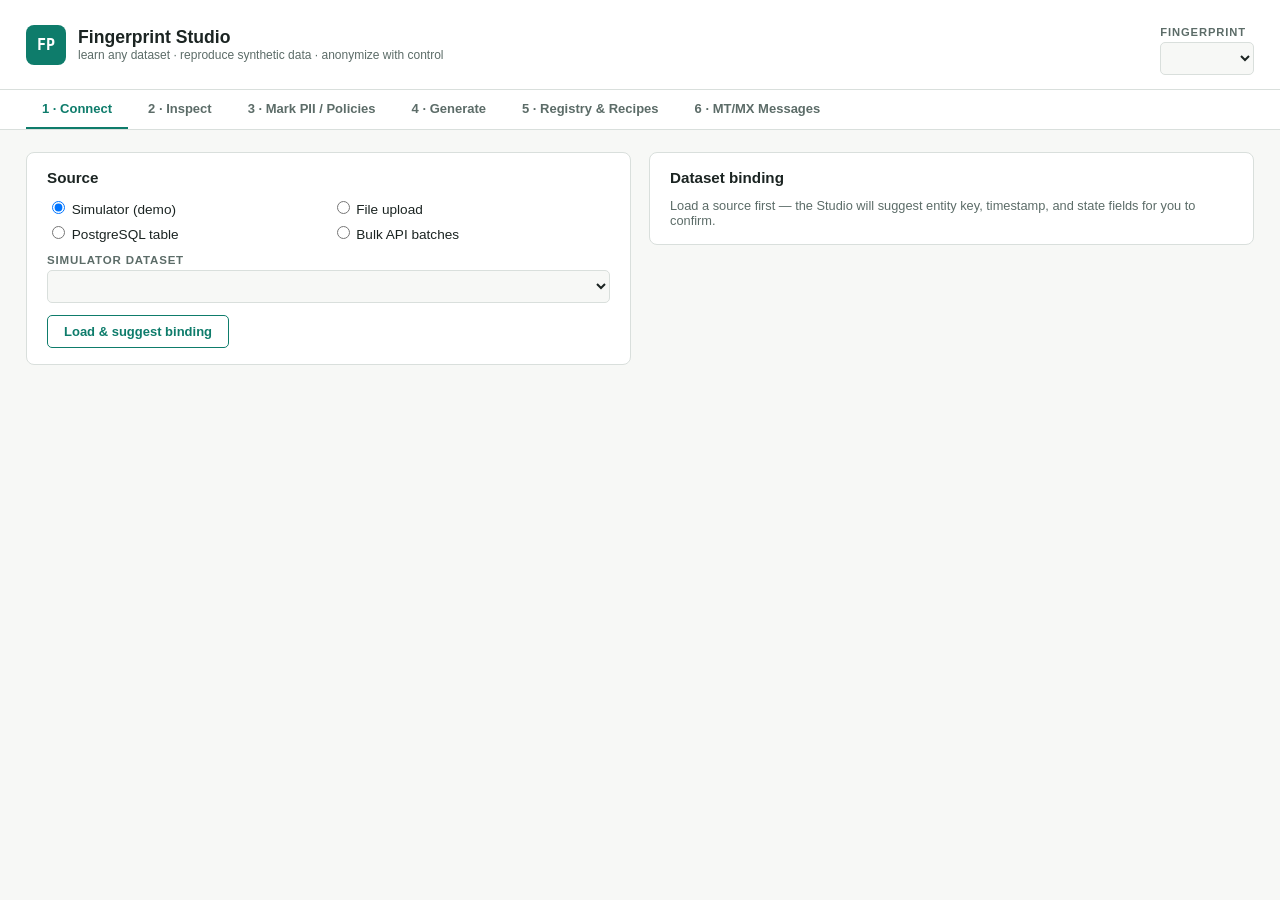
==== studio/index.html @ f368b677 "Initial commit: Fingerprints project Co-Authored-By: Claude Fable 5 <noreply@anthropic.com>" ====
<!doctype html>
<html lang="en">
<head>
<meta charset="utf-8">
<meta name="viewport" content="width=device-width, initial-scale=1">
<title>Fingerprint Studio</title>
<link rel="stylesheet" href="style.css">
</head>
<body>
<header>
  <div class="brand">
    <span class="logo">FP</span>
    <div>
      <h1>Fingerprint Studio</h1>
      <p>learn any dataset &middot; reproduce synthetic data &middot; anonymize with control</p>
    </div>
  </div>
  <div class="fp-picker">
    <label for="fpSelect">Fingerprint</label>
    <select id="fpSelect"></select>
  </div>
</header>

<nav id="tabs">
  <button data-tab="connect" class="active">1 &middot; Connect</button>
  <button data-tab="inspect">2 &middot; Inspect</button>
  <button data-tab="policies">3 &middot; Mark PII / Policies</button>
  <button data-tab="generate">4 &middot; Generate</button>
  <button data-tab="registry">5 &middot; Registry &amp; Recipes</button>
  <button data-tab="messages">6 &middot; MT/MX Messages</button>
</nav>

<main>

<!-- ============================== CONNECT ============================== -->
<section id="tab-connect" class="tab active">
  <div class="cols">
    <div class="card">
      <h2>Source</h2>
      <div class="srcpick">
        <label><input type="radio" name="stype" value="simulator" checked> Simulator (demo)</label>
        <label><input type="radio" name="stype" value="file"> File upload</label>
        <label><input type="radio" name="stype" value="postgres"> PostgreSQL table</label>
        <label><input type="radio" name="stype" value="batches"> Bulk API batches</label>
      </div>

      <div id="src-simulator" class="srcform">
        <label>Simulator dataset</label>
        <select id="simName"></select>
      </div>

      <div id="src-file" class="srcform hidden">
        <label>Upload CSV / NDJSON / MX (.xml) / MT (.mt .fin .txt)</label>
        <input type="file" id="fileInput" accept=".csv,.ndjson,.json,.xml,.mt,.fin,.txt">
        <div class="hint">MX = ISO 20022 pacs.008 XML; MT = SWIFT MT103 tag blocks. Messages are parsed field-by-field, and synthetic output renders back to the same wire format.</div>
        <div id="fileStatus" class="hint"></div>
        <label>Or pick an existing upload</label>
        <select id="uploadSelect"></select>
      </div>

      <div id="src-postgres" class="srcform hidden">
        <label>Connection (read-only DSN)</label>
        <input type="text" id="pgDsn" placeholder="postgresql://user:pass@host:5432/db">
        <button id="btnListTables" class="btn">List tables</button>
        <label>Table</label>
        <select id="pgTable" class="hidden"></select>
        <input type="text" id="pgTableText" placeholder="payment_events (or click List tables)">
        <div id="tableInfo" class="hint"></div>
        <label id="childOptWrap" class="hidden" style="text-transform:none; letter-spacing:0; font-weight:500">
          <input type="checkbox" id="includeChildren"> learn parent + child tables (FK-consistent synthesis)
        </label>
      </div>

      <div id="src-batches" class="srcform hidden">
        <label>Batch source</label>
        <select id="batchSelect"></select>
        <div class="hint">Push data from any pipeline:</div>
        <pre id="curlExample">curl -X POST http://127.0.0.1:8600/api/v1/sources/my-source/batches \
  -H "Idempotency-Key: batch-001" \
  --data-binary @events.ndjson</pre>
      </div>

      <button id="btnResolve" class="btn">Load &amp; suggest binding</button>
    </div>

    <div class="card">
      <h2>Dataset binding</h2>
      <div id="bindingArea" class="hint">Load a source first — the Studio will suggest entity key, timestamp, and state fields for you to confirm.</div>
      <div id="bindingForm" class="hidden">
        <label>Entity key (groups events into a journey)</label>
        <select id="bindEntity"></select>
        <label>Timestamp field</label>
        <select id="bindTs"></select>
        <label>State fields (behavioral state = their combination)</label>
        <div id="bindStates" class="checkgrid"></div>
        <label>Fingerprint name</label>
        <input type="text" id="fpName" placeholder="payments">
        <button id="btnLearn" class="btn primary">Learn fingerprint</button>
      </div>
    </div>
  </div>
  <div class="card" id="sampleCard" style="display:none">
    <h2>Source sample</h2>
    <div class="scroll" id="sampleTable"></div>
  </div>
</section>

<!-- ============================== INSPECT ============================== -->
<section id="tab-inspect" class="tab">
  <div id="inspectEmpty" class="hint big">No fingerprint loaded — learn one on the Connect tab or pick one from the header.</div>
  <div id="inspectBody" class="hidden">
    <div class="statrow" id="statRow"></div>
    <div class="card">
      <h2>Execution-path fingerprints</h2>
      <div id="pathList"></div>
    </div>
    <div class="card">
      <h2>What it learned per field</h2>
      <div class="scroll" id="fieldTable"></div>
    </div>
  </div>
</section>

<!-- ============================== POLICIES ============================= -->
<section id="tab-policies" class="tab">
  <div id="polEmpty" class="hint big">No fingerprint loaded.</div>
  <div id="polBody" class="hidden">
    <div class="cols">
      <div class="card grow">
        <h2>Per-field anonymization policies</h2>
        <p class="hint">PII scan suggestions are pre-applied — adjust any field. Policies are irreversible by design (Phase 1).</p>
        <div class="scroll" id="policyTable"></div>
        <button id="btnSavePolicies" class="btn primary">Save policies</button>
        <button id="btnPreviewPolicies" class="btn">Preview before &rarr; after</button>
        <span id="polStatus" class="hint"></span>
      </div>
      <div class="card" style="max-width:420px">
        <h2>Live preview</h2>
        <div id="policyPreview" class="hint">Click "Preview" to see real sampled values transformed by the current policies.</div>
      </div>
    </div>
  </div>
</section>

<!-- ============================== GENERATE ============================= -->
<section id="tab-generate" class="tab">
  <div id="genEmpty" class="hint big">No fingerprint loaded.</div>
  <div id="genBody" class="hidden">
    <div class="cols">
      <div class="card" style="max-width:360px">
        <h2>Generation</h2>
        <label>Mode</label>
        <select id="genMode">
          <option value="synthesize">Synthesize — entirely new journeys</option>
          <option value="anonymize">Anonymize — real rows through policies</option>
        </select>
        <label>Volume — journeys</label>
        <input type="number" id="genJourneys" value="1000" min="1">
        <label>&hellip;or scale vs source (overrides journeys)</label>
        <input type="text" id="genScale" placeholder="e.g. 0.1, 1, 10">
        <label>Seed</label>
        <input type="number" id="genSeed" value="42">
        <label>Correlation backend</label>
        <select id="genBackend">
          <option value="correlated">Correlated &mdash; preserves cross-field dependencies</option>
          <option value="independent">Independent &mdash; per-field marginals only</option>
          <option value="sdv">SDV GaussianCopula &mdash; requires sdv package</option>
        </select>
        <div class="btnrow">
          <button id="btnPreviewGen" class="btn">Preview sample</button>
          <button id="btnGenerate" class="btn primary">Generate full set</button>
        </div>
        <div id="genStatus" class="hint"></div>
        <hr>
        <label>Save as recipe (repeatable run)</label>
        <input type="text" id="recipeName" placeholder="payments-synth-10x">
        <button id="btnSaveRecipe" class="btn">Save recipe</button>
        <span id="recipeStatus" class="hint"></span>
      </div>
      <div class="card grow">
        <h2>Outcome</h2>
        <div id="genMetrics" class="statrow"></div>
        <div id="genDownload"></div>
        <div class="scroll" id="genPreview"><div class="hint">Preview or generate to see sample outcomes here.</div></div>
      </div>
    </div>
  </div>
</section>

<!-- ============================== REGISTRY ============================= -->
<section id="tab-registry" class="tab">
  <div class="cols">
    <div class="card grow">
      <h2>Fingerprint registry</h2>
      <div class="scroll" id="registryTable"></div>
      <h2 style="margin-top:18px">Version diff (deployment fingerprint)</h2>
      <div class="btnrow">
        <select id="diffName"></select>
        <select id="diffA"></select>
        <span class="hint">vs</span>
        <select id="diffB"></select>
        <button id="btnDiff" class="btn">Diff</button>
      </div>
      <pre id="diffOut" class="hidden"></pre>
    </div>
    <div class="card grow">
      <h2>Recipes</h2>
      <div id="recipeList" class="hint">No recipes saved yet.</div>
    </div>
  </div>
</section>

<!-- ============================== MESSAGES ============================= -->
<section id="tab-messages" class="tab">
  <div class="cols">
    <div class="card" style="max-width:400px">
      <h2>MT / MX message generator</h2>
      <label>Standard</label>
      <select id="msgFormat">
        <optgroup label="Customer credit transfer &mdash; MT103 &harr; pacs.008">
          <option value="mt103-messages">MT103</option>
          <option value="mx-pacs008-messages">pacs.008</option>
        </optgroup>
        <optgroup label="FI transfer &mdash; MT202 &harr; pacs.009">
          <option value="mt202-messages">MT202</option>
          <option value="mx-pacs009-messages">pacs.009</option>
        </optgroup>
        <optgroup label="Cover payment &mdash; MT202 COV &harr; pacs.009 COV">
          <option value="mt202cov-messages">MT202 COV</option>
          <option value="mx-pacs009cov-messages">pacs.009 COV (underlying customer data)</option>
        </optgroup>
        <optgroup label="Statement &mdash; MT940 &harr; camt.053">
          <option value="mt940-messages">MT940</option>
          <option value="mx-camt053-messages">camt.053</option>
        </optgroup>
        <optgroup label="Interim report &mdash; MT942 &harr; camt.052">
          <option value="mt942-messages">MT942</option>
          <option value="mx-camt052-messages">camt.052</option>
        </optgroup>
        <optgroup label="Debit/credit confirmation &mdash; MT900/910 &harr; camt.054">
          <option value="mt900-messages">MT900 (debit)</option>
          <option value="mt910-messages">MT910 (credit)</option>
          <option value="mx-camt054-messages">camt.054</option>
        </optgroup>
        <optgroup label="Payment initiation &mdash; MT101 &harr; pain.001">
          <option value="mt101-messages">MT101</option>
          <option value="mx-pain001-messages">pain.001</option>
        </optgroup>
        <optgroup label="Free format &mdash; MT199 &harr; camt.998">
          <option value="mt199-messages">MT199</option>
          <option value="mx-camt998-messages">camt.998</option>
        </optgroup>
      </select>
      <div class="hint">Every standard MT&harr;MX equivalence pair is built in. Any other type (camt.056, pacs.004, MT192, &hellip;): upload a sample file below &mdash; the adapters are format-generic and learn from the messages themselves.</div>
      <label>Learn from</label>
      <select id="msgSource">
        <option value="standard">Built-in standard template (no upload needed)</option>
        <option value="upload">My uploaded message file</option>
      </select>
      <div id="msgUploadWrap" class="hidden">
        <label>Message file (.xml / .mt / .fin / .txt)</label>
        <input type="file" id="msgFile" accept=".xml,.mt,.fin,.txt">
        <div id="msgFileStatus" class="hint"></div>
      </div>
      <label>Volume &mdash; number of messages</label>
      <input type="number" id="msgCount" value="500" min="1">
      <label>Seed</label>
      <input type="number" id="msgSeed" value="42">
      <div class="btnrow">
        <button id="btnMsgLearn" class="btn">Learn</button>
        <button id="btnMsgPreview" class="btn">Preview</button>
        <button id="btnMsgGenerate" class="btn primary">Generate file</button>
      </div>
      <div id="msgStatus" class="hint"></div>
      <div id="msgDownloads"></div>
      <p class="hint">PII policies from the scan apply automatically (accounts masked or pseudonymized, names replaced). Fine-tune them on tab 3 &mdash; the learned message fingerprint appears there like any other.</p>
    </div>
    <div class="card grow">
      <h2>Message preview &mdash; wire format</h2>
      <pre id="msgPreview" style="min-height:340px">Learn a message fingerprint, then Preview: synthetic messages render here exactly as they would go on the wire.</pre>
    </div>
  </div>
</section>

</main>
<script src="app.js"></script>
</body>
</html>
---- studio/style.css ----
:root {
  --paper: #F7F8F6; --ink: #1B2422; --muted: #5C6C68;
  --accent: #0E7C6B; --accent-soft: #0E7C6B1A;
  --warn: #B2620E; --warn-soft: #B2620E14;
  --danger: #A63A2E; --danger-soft: #A63A2E14;
  --line: #D9DFDC; --card: #FFFFFF; --code-bg: #EEF2F0;
}
* { box-sizing: border-box; }
body {
  margin: 0; background: var(--paper); color: var(--ink);
  font-family: "Segoe UI", -apple-system, Arial, sans-serif; font-size: 14.5px;
}
code, pre, select, input, .mono, td, th { font-variant-numeric: tabular-nums; }
pre {
  background: var(--code-bg); border: 1px solid var(--line); border-radius: 6px;
  padding: 10px 12px; font: 12px "Cascadia Mono", Consolas, monospace;
  overflow-x: auto; white-space: pre-wrap; word-break: break-all;
}
header {
  display: flex; justify-content: space-between; align-items: center; gap: 16px;
  padding: 14px 26px; background: var(--card); border-bottom: 1px solid var(--line);
}
.brand { display: flex; align-items: center; gap: 12px; }
.logo {
  display: grid; place-items: center; width: 40px; height: 40px; border-radius: 8px;
  background: var(--accent); color: #fff; font: 700 15px "Cascadia Mono", Consolas, monospace;
}
.brand h1 { font-size: 1.1rem; margin: 0; }
.brand p { margin: 0; font-size: 0.75rem; color: var(--muted); }
.fp-picker label { font-size: 0.7rem; text-transform: uppercase; letter-spacing: .08em; color: var(--muted); margin-right: 8px; }
nav {
  display: flex; gap: 4px; padding: 0 26px; background: var(--card);
  border-bottom: 1px solid var(--line);
}
nav button {
  border: none; background: none; padding: 11px 16px; cursor: pointer;
  font: 600 13px "Segoe UI", sans-serif; color: var(--muted);
  border-bottom: 2.5px solid transparent;
}
nav button.active { color: var(--accent); border-bottom-color: var(--accent); }
main { padding: 22px 26px 60px; max-width: 1280px; margin: 0 auto; }
.tab { display: none; }
.tab.active { display: block; }
.cols { display: flex; gap: 18px; flex-wrap: wrap; align-items: flex-start; }
.card {
  background: var(--card); border: 1px solid var(--line); border-radius: 8px;
  padding: 16px 20px; margin-bottom: 18px; flex: 1 1 380px; min-width: 320px;
}
.card.grow { flex: 2 1 480px; }
.card h2 { font-size: 0.95rem; margin: 0 0 12px; }
label { display: block; font-size: 0.72rem; text-transform: uppercase; letter-spacing: .07em; color: var(--muted); font-weight: 600; margin: 12px 0 4px; }
input[type=text], input[type=number], select {
  width: 100%; padding: 7px 10px; border: 1px solid var(--line); border-radius: 5px;
  background: var(--paper); color: var(--ink);
  font: 13px "Cascadia Mono", Consolas, monospace;
}
input[type=file] { font-size: 12.5px; }
.btn {
  margin-top: 12px; padding: 8px 16px; border-radius: 5px; cursor: pointer;
  border: 1px solid var(--accent); background: none; color: var(--accent);
  font: 600 13px "Segoe UI", sans-serif;
}
.btn.primary { background: var(--accent); color: #fff; }
.btn:disabled { opacity: 0.5; cursor: wait; }
.btnrow { display: flex; gap: 8px; align-items: center; flex-wrap: wrap; }
.hint { font-size: 0.8rem; color: var(--muted); margin-top: 8px; }
.hint.big { font-size: 0.95rem; padding: 30px 0; }
.hidden { display: none !important; }
.srcpick { display: grid; grid-template-columns: 1fr 1fr; gap: 6px; font-size: 0.85rem; }
.srcpick label { text-transform: none; letter-spacing: 0; font-weight: 500; font-size: 0.85rem; margin: 0; color: var(--ink); }
.checkgrid { display: flex; flex-wrap: wrap; gap: 6px 14px; font-size: 0.85rem; }
.checkgrid label { text-transform: none; letter-spacing: 0; margin: 0; font-weight: 500; color: var(--ink); display: flex; align-items: center; gap: 4px; }
.scroll { overflow-x: auto; }
table { border-collapse: collapse; width: 100%; font-size: 0.8rem; }
th { text-align: left; font-size: 0.66rem; text-transform: uppercase; letter-spacing: .07em; color: var(--muted); padding: 6px 12px 6px 0; border-bottom: 2px solid var(--line); white-space: nowrap; }
td { padding: 7px 12px 7px 0; border-bottom: 1px solid var(--line); white-space: nowrap; vertical-align: middle; }
td.mono, .mono { font-family: "Cascadia Mono", Consolas, monospace; font-size: 0.76rem; }
.badge {
  display: inline-block; font: 600 10.5px "Cascadia Mono", Consolas, monospace;
  padding: 1px 8px; border-radius: 10px; border: 1px solid var(--line); color: var(--muted);
}
.badge.pii { border-color: var(--danger); color: var(--danger); background: var(--danger-soft); }
.badge.acc { border-color: var(--accent); color: var(--accent); background: var(--accent-soft); }
.badge.warn { border-color: var(--warn); color: var(--warn); background: var(--warn-soft); }
.statrow { display: flex; gap: 10px; flex-wrap: wrap; margin-bottom: 16px; }
.stat { background: var(--card); border: 1px solid var(--line); border-radius: 7px; padding: 10px 16px; }
.stat b { display: block; font: 700 17px "Cascadia Mono", Consolas, monospace; color: var(--accent); }
.stat.warn b { color: var(--warn); }
.stat.bad b { color: var(--danger); }
.stat span { font-size: 0.66rem; text-transform: uppercase; letter-spacing: .07em; color: var(--muted); }
.pathrow { display: flex; align-items: center; gap: 12px; padding: 7px 0; border-bottom: 1px solid var(--line); }
.pathrow:last-child { border-bottom: none; }
.pathfreq { flex: 0 0 64px; text-align: right; font: 700 13px "Cascadia Mono", Consolas, monospace; }
.pathfreq.ok { color: var(--accent); } .pathfreq.warn { color: var(--warn); }
.pathbar { flex: 0 0 90px; height: 7px; border-radius: 4px; background: var(--code-bg); overflow: hidden; }
.pathbar i { display: block; height: 100%; background: var(--accent); }
.pathbar.warn i { background: var(--warn); }
.pathnodes { overflow-x: auto; white-space: nowrap; font: 11.5px "Cascadia Mono", Consolas, monospace; color: var(--ink); }
.pathnodes .sep { color: var(--muted); padding: 0 4px; }
.prevpair { font: 12px "Cascadia Mono", Consolas, monospace; padding: 6px 0; border-bottom: 1px solid var(--line); word-break: break-all; }
.prevpair .after { color: var(--accent); }
.prevpair .field { font-weight: 700; color: var(--muted); font-size: 10.5px; text-transform: uppercase; }
select.polsel, input.polparam { width: auto; min-width: 110px; padding: 4px 8px; font-size: 12px; }
input.polparam { width: 70px; }
a.dl { color: var(--accent); font-weight: 600; }
hr { border: none; border-top: 1px solid var(--line); margin: 16px 0 4px; }
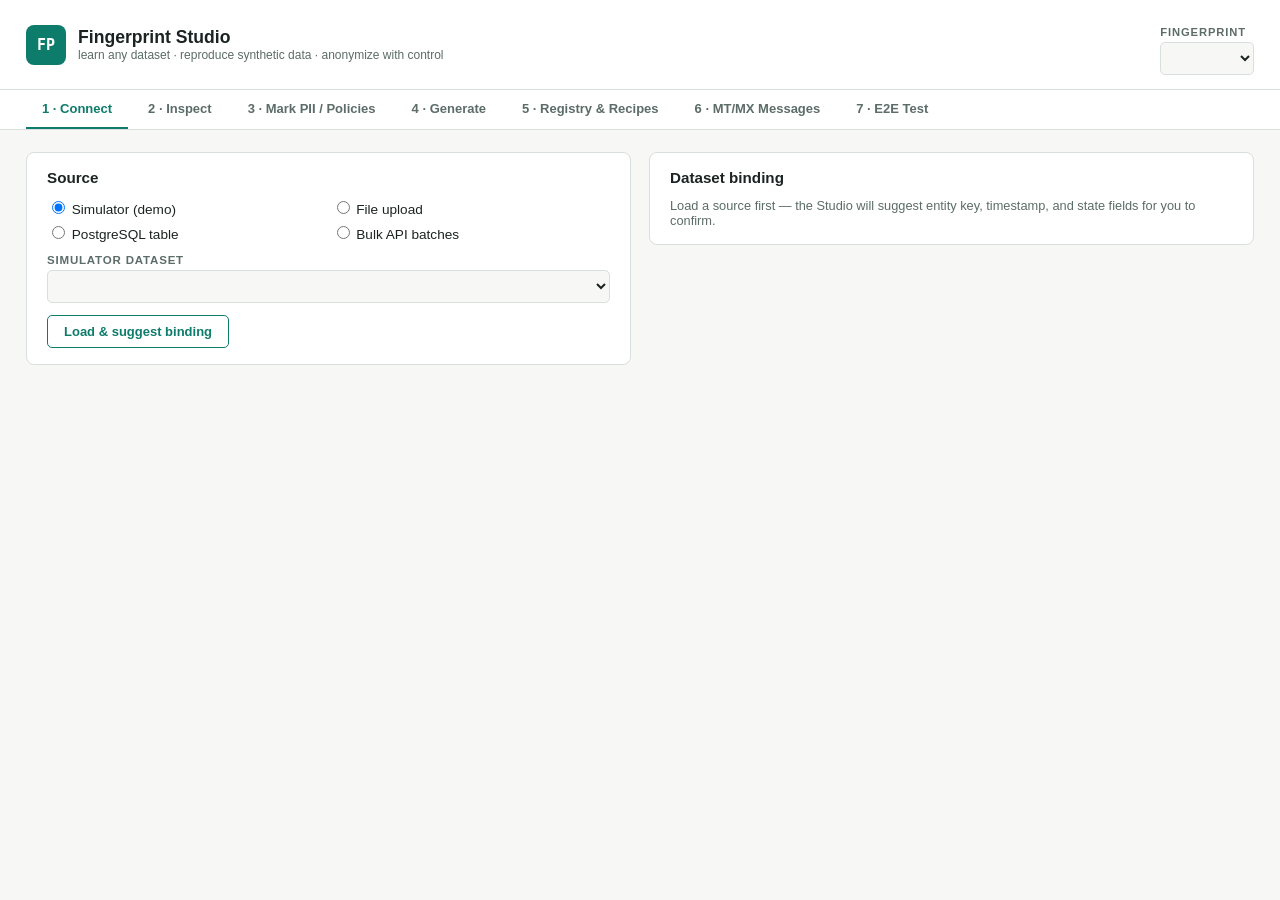
==== commit 34f1afb8: "Add E2E Test tab: N-system payment flow simulator with field-level lineage New "E2E Test" tab drives" ====
--- a/studio/index.html
+++ b/studio/index.html
@@ -28,6 +28,7 @@
   <button data-tab="generate">4 &middot; Generate</button>
   <button data-tab="registry">5 &middot; Registry &amp; Recipes</button>
   <button data-tab="messages">6 &middot; MT/MX Messages</button>
+  <button data-tab="e2e">7 &middot; E2E Test</button>
 </nav>
 
 <main>
@@ -282,6 +283,79 @@
   </div>
 </section>
 
+<!-- ================================ E2E TEST ============================ -->
+<section id="tab-e2e" class="tab">
+  <div class="cols">
+    <div class="card" style="max-width:420px">
+      <h2>Flow</h2>
+      <label>Scenario</label>
+      <select id="e2eScenario"></select>
+      <div class="hint">Every scenario runs the same four systems, forward
+      then a pacs.002 response back. Pick a direction to see how the
+      message going that way gets built and relayed.</div>
+
+      <label>Source</label>
+      <div class="srcpick">
+        <label><input type="radio" name="e2esrc" value="synthetic" checked> Complete synthetic</label>
+        <label><input type="radio" name="e2esrc" value="file"> File upload by system</label>
+        <label><input type="radio" name="e2esrc" value="database"> Connect to system database</label>
+      </div>
+
+      <div id="e2e-src-synthetic" class="srcform">
+        <label>Synthetic account (optional — overrides the auto-generated one)</label>
+        <input type="text" id="e2eAccount" placeholder="SG00OCBC0000004242">
+        <label>Amount / currency (optional)</label>
+        <div class="btnrow">
+          <input type="text" id="e2eAmount" placeholder="amount">
+          <input type="text" id="e2eCcy" placeholder="SGD" style="max-width:90px">
+        </div>
+        <label>Response verdict</label>
+        <select id="e2eVerdict">
+          <option value="ACSC">ACSC — accepted / settlement completed</option>
+          <option value="RJCT">RJCT — rejected</option>
+        </select>
+        <label>Seed</label>
+        <input type="number" id="e2eSeed" value="42">
+      </div>
+
+      <div id="e2e-src-file" class="srcform hidden">
+        <div class="hint">Upload a real message for any system below (.xml). Any
+        system left blank still derives its message from the previous hop.</div>
+        <div id="e2eFileSlots"></div>
+      </div>
+
+      <div id="e2e-src-database" class="srcform hidden">
+        <div class="hint">Pulls the origination system's payment instruction
+        (account / amount / currency) from a table; the rest of the chain is
+        still simulated.</div>
+        <label>Connection (read-only DSN)</label>
+        <input type="text" id="e2eDsn" placeholder="postgresql://user:pass@host:5432/db">
+        <label>Table</label>
+        <input type="text" id="e2eTable" placeholder="outward_payment_instructions">
+      </div>
+
+      <hr>
+      <label>Systems in this flow</label>
+      <div id="e2eChainEditor" class="hint"></div>
+      <button id="btnE2eAddSystem" class="btn">+ Add intermediary system&hellip;</button>
+
+      <button id="btnE2eRun" class="btn primary" style="display:block">Run E2E test</button>
+      <div id="e2eStatus" class="hint"></div>
+    </div>
+
+    <div class="card grow">
+      <h2>Pipeline</h2>
+      <div id="e2eFlow" class="hint">Run a test to see the message travel through each system.</div>
+    </div>
+  </div>
+
+  <div class="card" id="e2eDetailCard" style="display:none">
+    <h2 id="e2eDetailTitle">System detail</h2>
+    <div class="btnrow" id="e2eLegTabs"></div>
+    <div id="e2eDetailBody"></div>
+  </div>
+</section>
+
 </main>
 <script src="app.js"></script>
 </body>
--- a/studio/style.css
+++ b/studio/style.css
@@ -104,3 +104,44 @@
 input.polparam { width: 70px; }
 a.dl { color: var(--accent); font-weight: 600; }
 hr { border: none; border-top: 1px solid var(--line); margin: 16px 0 4px; }
+
+/* ------------------------------------------------------------- E2E test */
+.e2e-chain { display: flex; flex-wrap: wrap; align-items: center; gap: 2px; font-size: 0.8rem; }
+.e2e-chip {
+  display: inline-flex; align-items: center; gap: 6px; padding: 3px 9px;
+  border: 1px solid var(--line); border-radius: 999px; background: var(--paper);
+}
+.e2e-chip.custom { border-color: var(--accent); background: var(--accent-soft); }
+.e2e-chip button {
+  border: none; background: none; color: var(--muted); cursor: pointer;
+  font-size: 12px; line-height: 1; padding: 0;
+}
+.e2e-insert {
+  border: 1px dashed var(--line); background: none; color: var(--muted);
+  border-radius: 50%; width: 18px; height: 18px; line-height: 1; cursor: pointer;
+  font-size: 12px; padding: 0; flex: 0 0 auto;
+}
+.e2e-insert:hover { border-color: var(--accent); color: var(--accent); }
+.e2e-flow { display: flex; flex-wrap: wrap; align-items: center; gap: 4px; }
+.e2e-node {
+  border: 1.5px solid var(--line); background: var(--card); border-radius: 8px;
+  padding: 10px 14px; cursor: pointer; text-align: center; min-width: 110px;
+  font: 600 12px "Segoe UI", sans-serif;
+}
+.e2e-node .sub { display: block; font: 500 10.5px "Cascadia Mono", Consolas, monospace; color: var(--muted); margin-top: 3px; text-transform: none; }
+.e2e-node:hover { border-color: var(--accent); }
+.e2e-node.active { border-color: var(--accent); background: var(--accent-soft); color: var(--accent); }
+.e2e-arrow { color: var(--muted); font-size: 16px; flex: 0 0 auto; }
+.e2e-flowrow { display: flex; align-items: center; gap: 4px; flex-wrap: wrap; margin-bottom: 6px; }
+.e2e-flowlabel { font-size: 0.66rem; text-transform: uppercase; letter-spacing: .07em; color: var(--muted); flex: 0 0 78px; }
+.e2e-legtab {
+  padding: 6px 14px; border-radius: 5px; border: 1px solid var(--line); background: none;
+  color: var(--muted); cursor: pointer; font: 600 12.5px "Segoe UI", sans-serif;
+}
+.e2e-legtab.active { border-color: var(--accent); color: var(--accent); background: var(--accent-soft); }
+table.lineage td, table.lineage th { white-space: normal; word-break: break-word; }
+.kind { display: inline-block; font: 600 10px "Cascadia Mono", Consolas, monospace; padding: 1px 7px; border-radius: 8px; border: 1px solid var(--line); color: var(--muted); }
+.kind.mapped, .kind.added { border-color: var(--accent); color: var(--accent); background: var(--accent-soft); }
+.kind.generated, .kind.enriched { border-color: var(--accent); color: #fff; background: var(--accent); }
+.kind.regenerated, .kind.changed { border-color: var(--warn); color: var(--warn); background: var(--warn-soft); }
+.kind.missing, .kind.removed { border-color: var(--danger); color: var(--danger); background: var(--danger-soft); }
